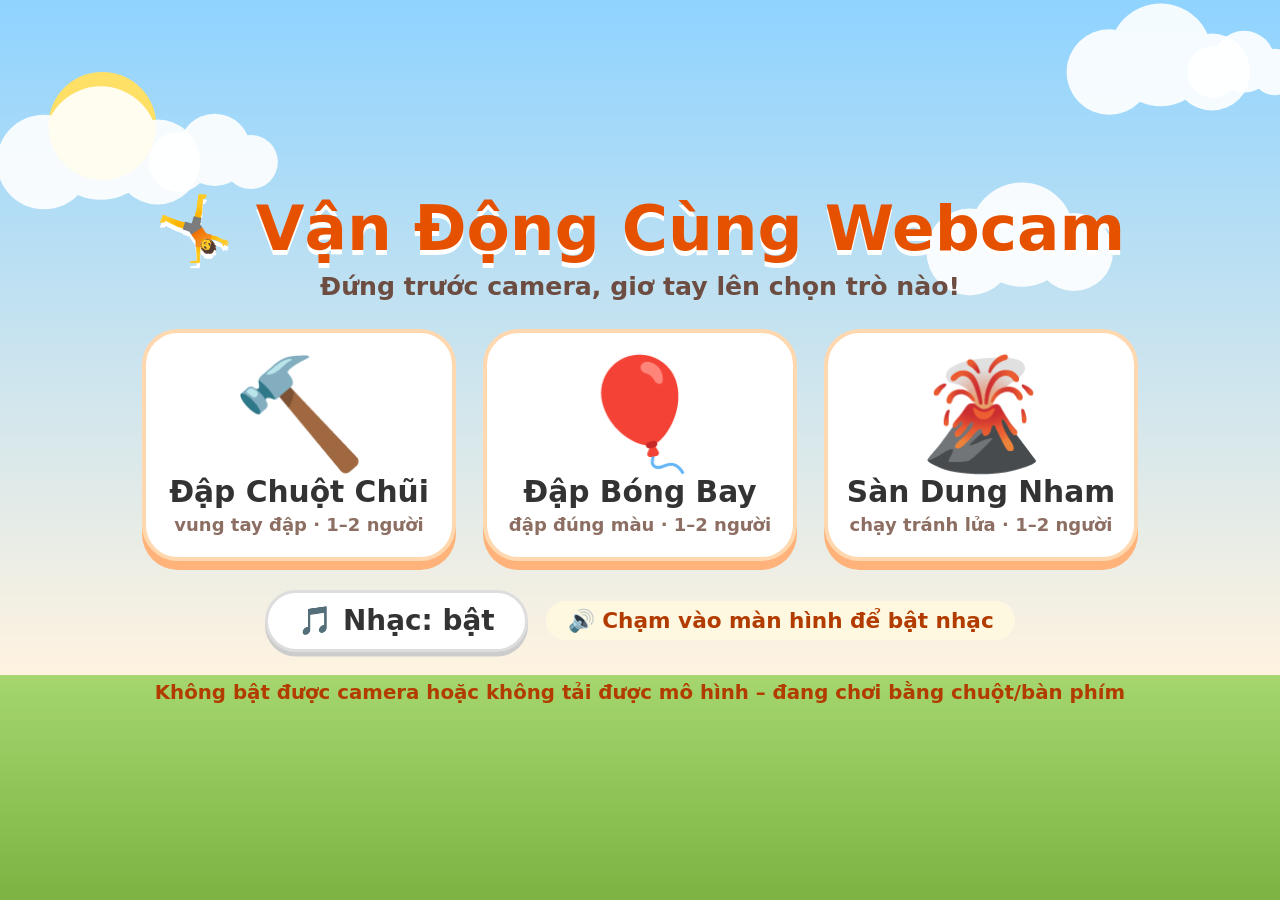
==== webcam/index.html @ 33c9d982 "Chuyển trò webcam sang webcam.vnkid.dev, lõi chung có nhạc và chọn bằng tay - webcam/lib/core.js: lõ" ====
<!DOCTYPE html>
<html lang="vi">
<head>
<meta charset="utf-8">
<meta name="viewport" content="width=device-width,initial-scale=1">
<title>Vận Động Cùng Webcam</title>
<link rel="icon" href="data:image/svg+xml,<svg xmlns=%22http://www.w3.org/2000/svg%22 viewBox=%220 0 100 100%22><text y=%22.9em%22 font-size=%2290%22>🤸</text></svg>">
<link rel="stylesheet" href="lib/core.css">
<style>
  #home{position:fixed;inset:0;display:flex;flex-direction:column;align-items:center;justify-content:center;gap:3.2vh;z-index:5;text-align:center;padding:3vw;box-sizing:border-box}
  #home h1{margin:0;font-size:7vh;color:#e65100;text-shadow:0 .5vh 0 #fff}
  #home h1 small{display:block;font-size:.4em;color:#6d4c41;font-weight:700;margin-top:.6vh;text-shadow:none}
  .games{display:flex;gap:3vh;flex-wrap:wrap;justify-content:center;max-width:95vw}
  .game{display:flex;flex-direction:column;align-items:center;gap:.6vh;width:30vh;padding:3vh 2vh 2.4vh;border-radius:4vh;
    background:#fff;border:.5vh solid #ffd8b0;box-shadow:0 1vh 0 #ffb27a;text-decoration:none;color:#333;
    font-weight:800;font-size:3.3vh;transition:transform .12s,box-shadow .12s}
  .game .em{font-size:12vh;line-height:1}
  .game .sub{font-size:2vh;font-weight:600;color:#8d6e63}
  .game:active{transform:translateY(.6vh)}
  .game.hand-hover{transform:scale(1.08) translateY(-1vh)!important;box-shadow:0 0 0 1vh #ffeb3b,0 1vh 0 #ffb27a!important}
  .tools{display:flex;gap:2vh;align-items:center;flex-wrap:wrap;justify-content:center}
  #tapMusic{font-size:2.4vh;color:#b23c00;font-weight:700;background:#fff8e1;border-radius:999px;padding:.8vh 2.4vh;cursor:pointer;border:0;font-family:inherit}
  .help{font-size:2.3vh;color:#5d4037;font-weight:700;max-width:90vw;line-height:1.5;margin:0;background:rgba(255,255,255,.7);border-radius:2vh;padding:1vh 2.4vh}
  #status{font-size:2.2vh}
</style>
</head>
<body>
<div id="home">
  <h1>🤸 Vận Động Cùng Webcam<small>Đứng trước camera, giơ tay lên chọn trò nào!</small></h1>
  <div class="games">
    <a class="game" href="dap-chuot/"><span class="em">🔨</span>Đập Chuột Chũi<span class="sub">vung tay đập · 1–2 người</span></a>
    <a class="game" href="dap-bong-bay/"><span class="em">🎈</span>Đập Bóng Bay<span class="sub">đập đúng màu · 1–2 người</span></a>
    <a class="game" href="dung-nham/"><span class="em">🌋</span>Sàn Dung Nham<span class="sub">chạy tránh lửa · 1–2 người</span></a>
  </div>
  <div class="tools">
    <button class="btn" id="musicBtn">🎵 Nhạc: bật</button>
    <button id="tapMusic" class="hidden">🔊 Chạm vào màn hình để bật nhạc</button>
  </div>
  <p class="help" id="help">✋ Giơ tay lên — bàn tay hiện trên màn hình. Đưa tay tới trò muốn chơi rồi <b>nắm tay ✊</b> (hoặc giữ yên 2 giây) để chọn.</p>
  <div id="status"></div>
</div>

<script src="lib/core.js"></script>
<script>
const musicOn = () => BGM.mode !== 'off';
function drawMusicBtn() { $('musicBtn').textContent = musicOn() ? '🎵 Nhạc: bật' : '🔇 Nhạc: tắt'; }
$('musicBtn').onclick = () => {
  if (musicOn()) { BGM.setMode('off'); BGM.stop(); }
  else { BGM.setMode('builtin'); BGM.play('home'); }
  drawMusicBtn();
};
$('tapMusic').onclick = () => { audioInit(); BGM.play('home'); };
drawMusicBtn();

// mây trôi + nắng, camera nhỏ ở góc để bé thấy mình
const clouds = [...Array(5)].map((_, k) => ({ x: Math.random(), y: .08 + (k % 3) * .1, s: rand(.6, 1.2), v: rand(.006, .014) }));
bootHome((dt) => {
  const g = ctx.createLinearGradient(0, 0, 0, H);
  g.addColorStop(0, '#8fd3ff'); g.addColorStop(.75, '#fff3e0'); g.addColorStop(.75, '#a5d66f'); g.addColorStop(1, '#7cb342');
  ctx.fillStyle = g; ctx.fillRect(0, 0, W, H);
  ctx.fillStyle = '#ffe066'; ctx.beginPath(); ctx.arc(W * .08, H * .14, H * .06, 0, 7); ctx.fill();
  ctx.fillStyle = 'rgba(255,255,255,.9)';
  for (const c of clouds) {
    c.x += c.v * dt; if (c.x > 1.15) c.x = -.15;
    const cx = c.x * W, cy = c.y * H, r = H * .045 * c.s;
    ctx.beginPath(); ctx.arc(cx, cy, r, 0, 7); ctx.arc(cx + r * 1.2, cy - r * .4, r * 1.2, 0, 7); ctx.arc(cx + r * 2.4, cy, r * .9, 0, 7); ctx.fill();
  }
  if (G.camReady) {
    const w = H * .22;
    drawCam(W - w - H * .02, H - w * .75 - H * .02, w, false, false);
  }
  // nhắc chạm màn hình nếu trình duyệt chưa cho phát nhạc
  $('tapMusic').classList.toggle('hidden', !musicOn() || audioUnlocked());
  $('help').style.display = G.camReady ? '' : 'none';
});
</script>
</body>
</html>
---- webcam/lib/core.css ----
html,body{margin:0;height:100%;overflow:hidden;background:#111;font-family:system-ui,-apple-system,"Segoe UI",Roboto,sans-serif}
canvas#c{display:block;width:100vw;height:100vh}
canvas#hc{position:fixed;inset:0;width:100vw;height:100vh;pointer-events:none;z-index:50}
video{display:none}
.ov{position:fixed;inset:0;display:flex;flex-direction:column;align-items:center;justify-content:center;gap:2.2vh;background:rgba(255,248,235,.95);z-index:5;text-align:center;padding:3vw;box-sizing:border-box}
.hidden{display:none!important}
.ov h1{margin:0;font-size:6.5vh;color:#e65100}
.ov p{margin:0;font-size:2.7vh;color:#3b3b3b;max-width:1000px;line-height:1.45}
.row{display:flex;gap:2vh;flex-wrap:wrap;justify-content:center}
.btn{font-size:3.1vh;padding:1.3vh 3.4vh;border-radius:999px;background:#fff;color:#333;cursor:pointer;box-shadow:0 .5vh 0 #ccc;border:.4vh solid #ddd;font-weight:700;font-family:inherit;text-decoration:none;transition:transform .12s,box-shadow .12s}
.btn.sel{background:#ffcc80;border-color:#ff8a3d}
.btn:active{transform:translateY(.3vh)}
.go{font-size:4.2vh;padding:1.5vh 6vh;background:#ff8a3d;color:#fff;box-shadow:0 .7vh 0 #c95f1c;border:0}
.go:disabled{opacity:.5}
/* nút đang có bàn tay chỉ vào */
.hand-hover{transform:scale(1.08)!important;box-shadow:0 0 0 .7vh #ffeb3b,0 .7vh 0 #c95f1c!important}
#status{font-size:2.4vh;color:#b23c00;min-height:3vh;font-weight:600}
.keys{font-size:1.9vh!important;opacity:.65}
.handhint{font-size:2.3vh!important;color:#6d4c41!important;font-weight:700}
.rank{display:flex;flex-direction:column;gap:1.4vh;font-size:3.8vh;font-weight:800;color:#333}
.rank div{display:flex;align-items:center;gap:2vh;justify-content:center}
.chip{display:inline-block;width:4.2vh;height:4.2vh;border-radius:50%;border:.4vh solid #fff;box-shadow:0 0 0 .2vh #0002}
.lbl{font-size:2.4vh;color:#666;font-weight:700}
.sub{font-size:2.6vh;color:#666;font-weight:600}
.home{position:fixed;top:1.4vh;left:1.4vh;font-size:2.2vh;padding:.8vh 2vh;z-index:6}
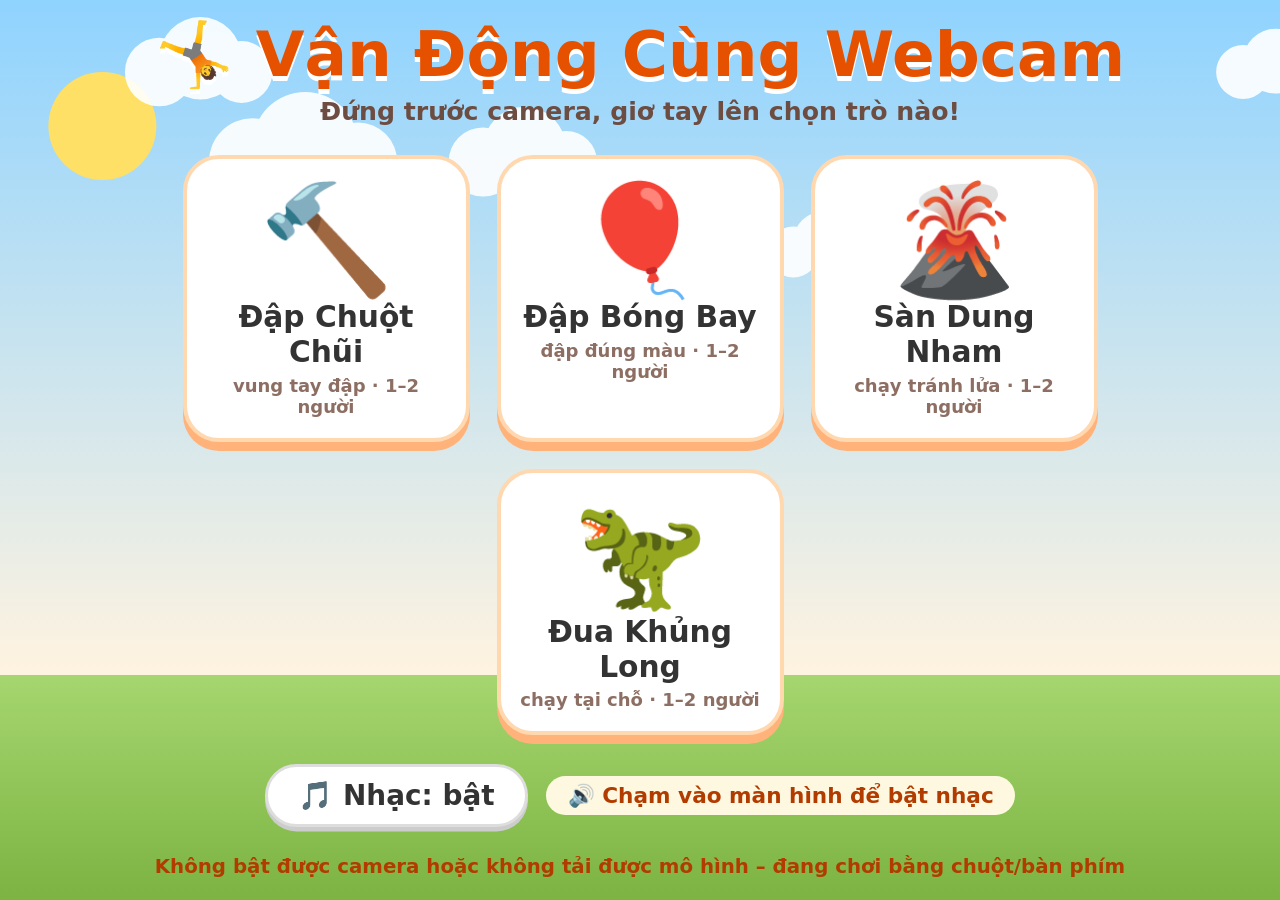
==== commit 373e2c6f: "Thêm trò Đua Khủng Long: chạy tại chỗ để khủng long chạy lên - Mỗi bước nâng gối (nhún người nếu khô" ====
--- a/webcam/index.html
+++ b/webcam/index.html
@@ -11,7 +11,7 @@
   #home h1{margin:0;font-size:7vh;color:#e65100;text-shadow:0 .5vh 0 #fff}
   #home h1 small{display:block;font-size:.4em;color:#6d4c41;font-weight:700;margin-top:.6vh;text-shadow:none}
   .games{display:flex;gap:3vh;flex-wrap:wrap;justify-content:center;max-width:95vw}
-  .game{display:flex;flex-direction:column;align-items:center;gap:.6vh;width:30vh;padding:3vh 2vh 2.4vh;border-radius:4vh;
+  .game{display:flex;flex-direction:column;align-items:center;gap:.6vh;width:27vh;padding:3vh 2vh 2.4vh;border-radius:4vh;
     background:#fff;border:.5vh solid #ffd8b0;box-shadow:0 1vh 0 #ffb27a;text-decoration:none;color:#333;
     font-weight:800;font-size:3.3vh;transition:transform .12s,box-shadow .12s}
   .game .em{font-size:12vh;line-height:1}
@@ -31,6 +31,7 @@
     <a class="game" href="dap-chuot/"><span class="em">🔨</span>Đập Chuột Chũi<span class="sub">vung tay đập · 1–2 người</span></a>
     <a class="game" href="dap-bong-bay/"><span class="em">🎈</span>Đập Bóng Bay<span class="sub">đập đúng màu · 1–2 người</span></a>
     <a class="game" href="dung-nham/"><span class="em">🌋</span>Sàn Dung Nham<span class="sub">chạy tránh lửa · 1–2 người</span></a>
+    <a class="game" href="dua-khung-long/"><span class="em">🦖</span>Đua Khủng Long<span class="sub">chạy tại chỗ · 1–2 người</span></a>
   </div>
   <div class="tools">
     <button class="btn" id="musicBtn">🎵 Nhạc: bật</button>
--- a/webcam/lib/core.css
+++ b/webcam/lib/core.css
@@ -2,7 +2,7 @@
 canvas#c{display:block;width:100vw;height:100vh}
 canvas#hc{position:fixed;inset:0;width:100vw;height:100vh;pointer-events:none;z-index:50}
 video{display:none}
-.ov{position:fixed;inset:0;display:flex;flex-direction:column;align-items:center;justify-content:center;gap:2.2vh;background:rgba(255,248,235,.95);z-index:5;text-align:center;padding:3vw;box-sizing:border-box}
+.ov{position:fixed;inset:0;display:flex;flex-direction:column;align-items:center;justify-content:center;gap:1.6vh;background:rgba(255,248,235,.95);z-index:5;text-align:center;padding:3vw;box-sizing:border-box}
 .hidden{display:none!important}
 .ov h1{margin:0;font-size:6.5vh;color:#e65100}
 .ov p{margin:0;font-size:2.7vh;color:#3b3b3b;max-width:1000px;line-height:1.45}
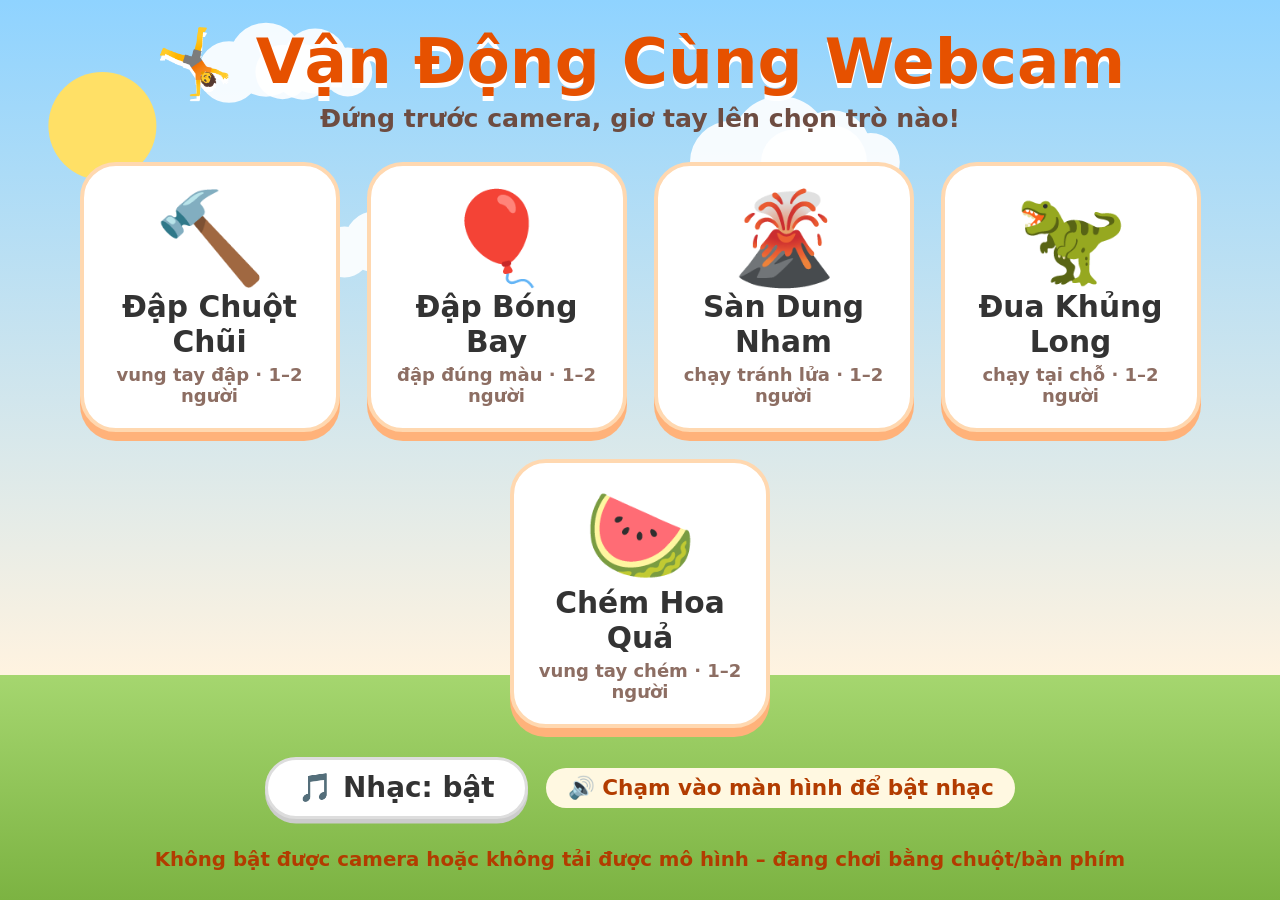
==== commit 7c1ed078: "Thêm trò Chém Hoa Quả: vung tay nhanh để chém trái cây - Trái cây tung lên theo đường vòng; tay chỉ " ====
--- a/webcam/index.html
+++ b/webcam/index.html
@@ -11,10 +11,10 @@
   #home h1{margin:0;font-size:7vh;color:#e65100;text-shadow:0 .5vh 0 #fff}
   #home h1 small{display:block;font-size:.4em;color:#6d4c41;font-weight:700;margin-top:.6vh;text-shadow:none}
   .games{display:flex;gap:3vh;flex-wrap:wrap;justify-content:center;max-width:95vw}
-  .game{display:flex;flex-direction:column;align-items:center;gap:.6vh;width:27vh;padding:3vh 2vh 2.4vh;border-radius:4vh;
+  .game{display:flex;flex-direction:column;align-items:center;gap:.6vh;width:24vh;padding:3vh 2vh 2.4vh;border-radius:4vh;
     background:#fff;border:.5vh solid #ffd8b0;box-shadow:0 1vh 0 #ffb27a;text-decoration:none;color:#333;
     font-weight:800;font-size:3.3vh;transition:transform .12s,box-shadow .12s}
-  .game .em{font-size:12vh;line-height:1}
+  .game .em{font-size:10vh;line-height:1}
   .game .sub{font-size:2vh;font-weight:600;color:#8d6e63}
   .game:active{transform:translateY(.6vh)}
   .game.hand-hover{transform:scale(1.08) translateY(-1vh)!important;box-shadow:0 0 0 1vh #ffeb3b,0 1vh 0 #ffb27a!important}
@@ -32,6 +32,7 @@
     <a class="game" href="dap-bong-bay/"><span class="em">🎈</span>Đập Bóng Bay<span class="sub">đập đúng màu · 1–2 người</span></a>
     <a class="game" href="dung-nham/"><span class="em">🌋</span>Sàn Dung Nham<span class="sub">chạy tránh lửa · 1–2 người</span></a>
     <a class="game" href="dua-khung-long/"><span class="em">🦖</span>Đua Khủng Long<span class="sub">chạy tại chỗ · 1–2 người</span></a>
+    <a class="game" href="chem-hoa-qua/"><span class="em">🍉</span>Chém Hoa Quả<span class="sub">vung tay chém · 1–2 người</span></a>
   </div>
   <div class="tools">
     <button class="btn" id="musicBtn">🎵 Nhạc: bật</button>
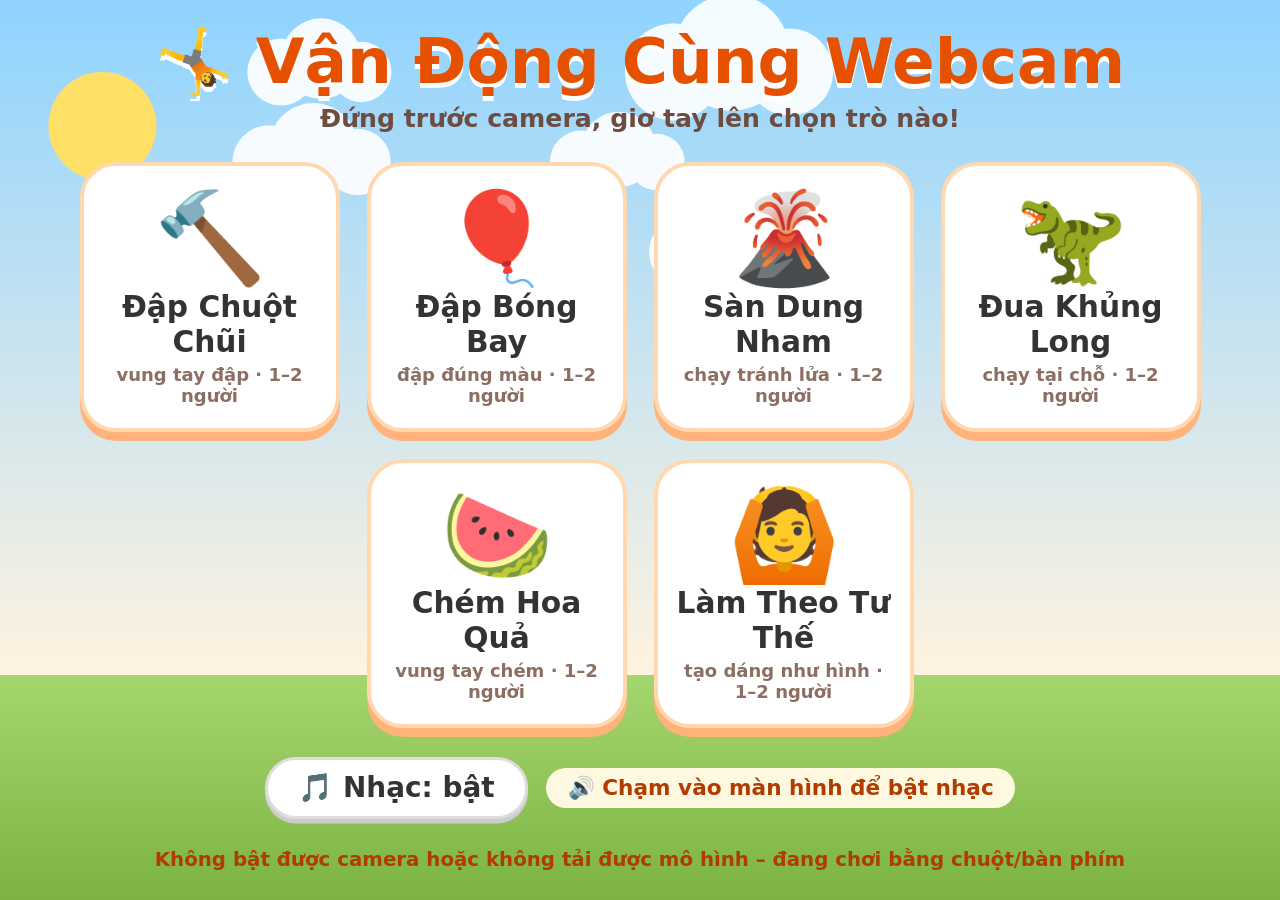
==== commit 69c21b71: "Thêm trò Làm Theo Tư Thế: tạo dáng khớp với hình mẫu - 12 tư thế dễ (chủ yếu bằng tay): xoè tay, giơ" ====
--- a/webcam/index.html
+++ b/webcam/index.html
@@ -33,6 +33,7 @@
     <a class="game" href="dung-nham/"><span class="em">🌋</span>Sàn Dung Nham<span class="sub">chạy tránh lửa · 1–2 người</span></a>
     <a class="game" href="dua-khung-long/"><span class="em">🦖</span>Đua Khủng Long<span class="sub">chạy tại chỗ · 1–2 người</span></a>
     <a class="game" href="chem-hoa-qua/"><span class="em">🍉</span>Chém Hoa Quả<span class="sub">vung tay chém · 1–2 người</span></a>
+    <a class="game" href="tu-the/"><span class="em">🙆</span>Làm Theo Tư Thế<span class="sub">tạo dáng như hình · 1–2 người</span></a>
   </div>
   <div class="tools">
     <button class="btn" id="musicBtn">🎵 Nhạc: bật</button>
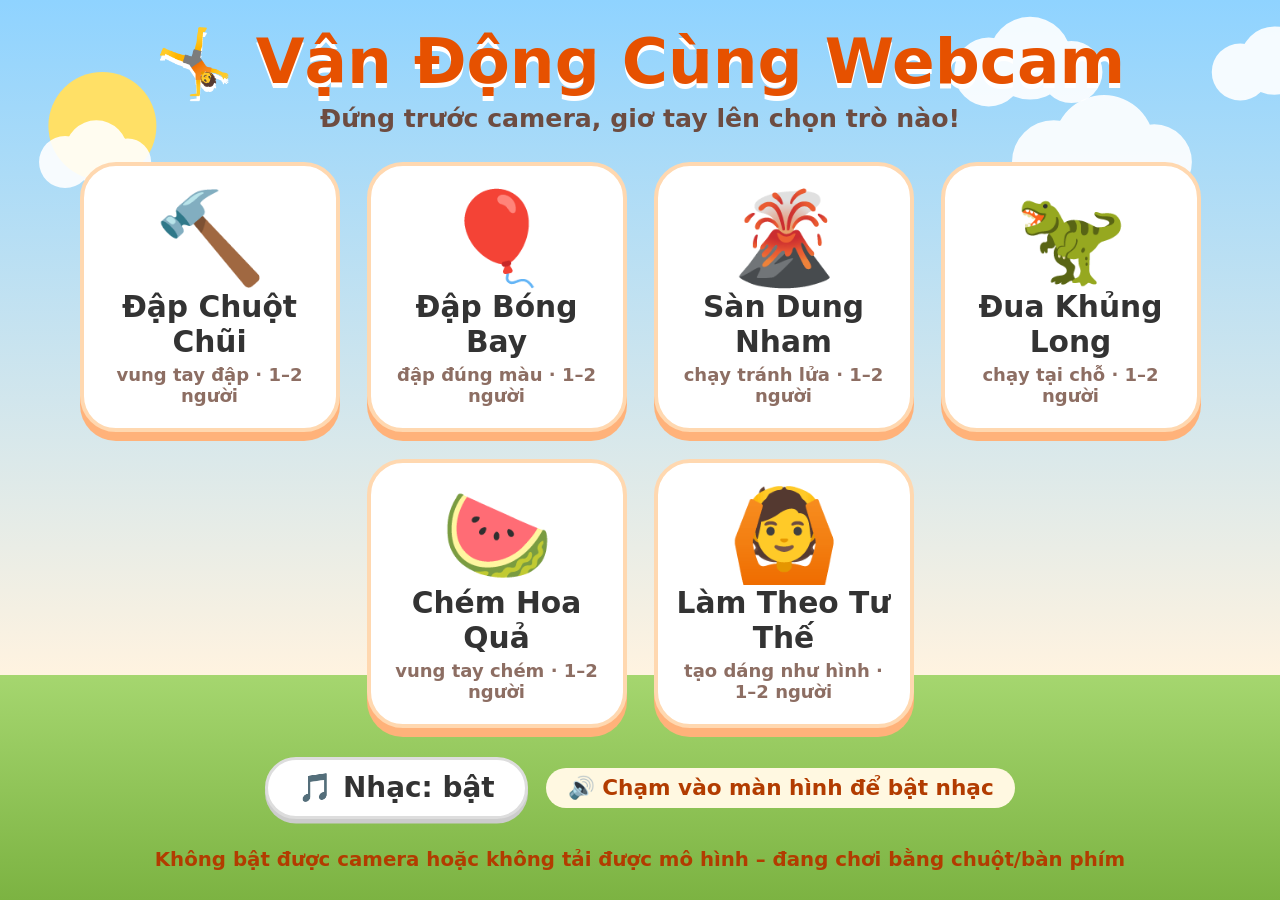
==== commit 12e8a448: "Trò webcam: bỏ cắt khung camera, hiện trọn khung để chơi rộng hơn Trước: xin camera 4:3 (640×480) rồ" ====
--- a/webcam/index.html
+++ b/webcam/index.html
@@ -70,7 +70,7 @@
   }
   if (G.camReady) {
     const w = H * .22;
-    drawCam(W - w - H * .02, H - w * .75 - H * .02, w, false, false);
+    drawCam(W - w - H * .02, H - w / camAspect() - H * .02, w, false, false);
   }
   // nhắc chạm màn hình nếu trình duyệt chưa cho phát nhạc
   $('tapMusic').classList.toggle('hidden', !musicOn() || audioUnlocked());
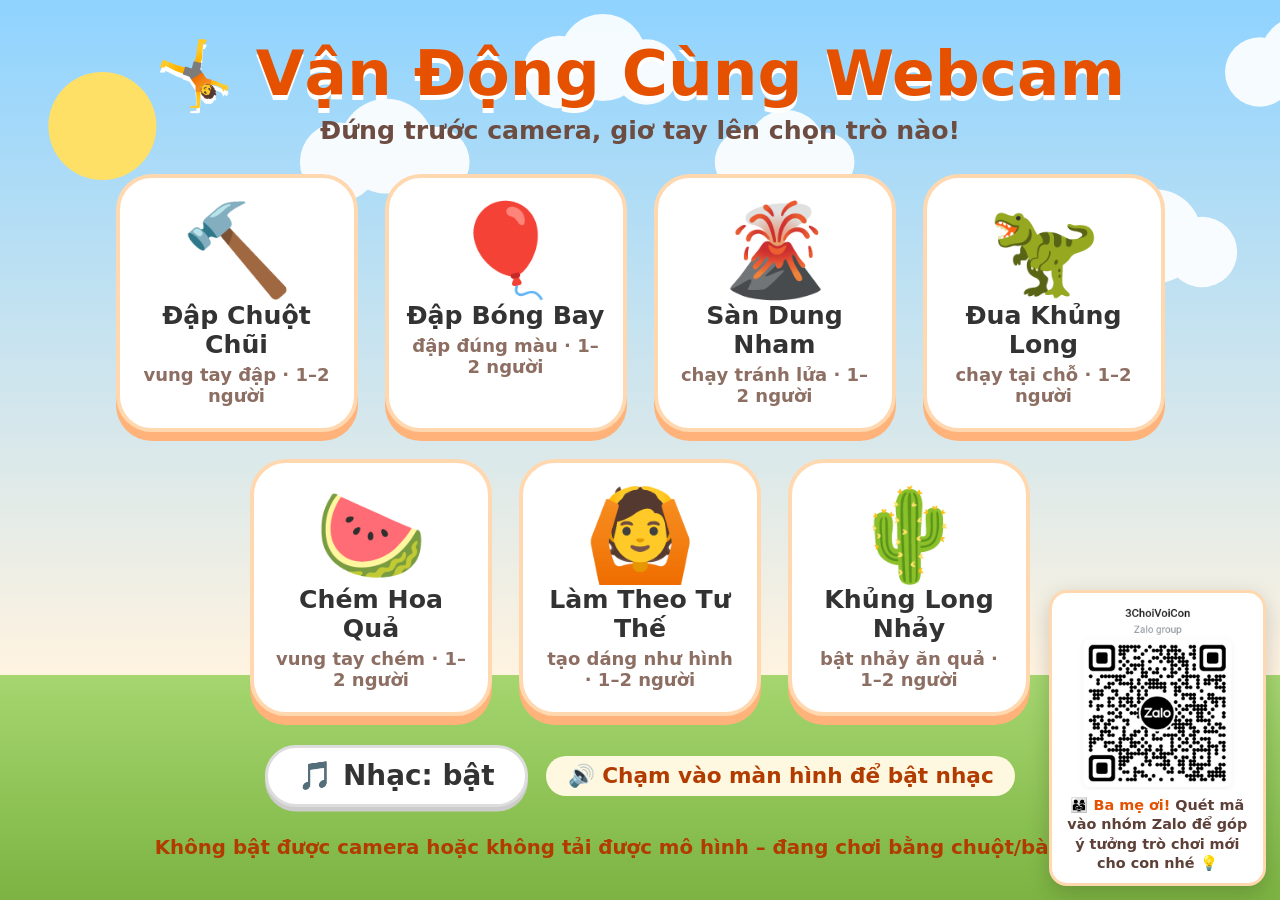
==== commit 33607933: "Thêm trò Khủng Long Nhảy và QR nhóm Zalo cho ba mẹ ở trang chủ Khủng Long Nhảy: - Khủng long tự chạy" ====
--- a/webcam/index.html
+++ b/webcam/index.html
@@ -11,9 +11,9 @@
   #home h1{margin:0;font-size:7vh;color:#e65100;text-shadow:0 .5vh 0 #fff}
   #home h1 small{display:block;font-size:.4em;color:#6d4c41;font-weight:700;margin-top:.6vh;text-shadow:none}
   .games{display:flex;gap:3vh;flex-wrap:wrap;justify-content:center;max-width:95vw}
-  .game{display:flex;flex-direction:column;align-items:center;gap:.6vh;width:24vh;padding:3vh 2vh 2.4vh;border-radius:4vh;
+  .game{display:flex;flex-direction:column;align-items:center;gap:.6vh;width:22vh;padding:3vh 2vh 2.4vh;border-radius:4vh;
     background:#fff;border:.5vh solid #ffd8b0;box-shadow:0 1vh 0 #ffb27a;text-decoration:none;color:#333;
-    font-weight:800;font-size:3.3vh;transition:transform .12s,box-shadow .12s}
+    font-weight:800;font-size:2.8vh;transition:transform .12s,box-shadow .12s}
   .game .em{font-size:10vh;line-height:1}
   .game .sub{font-size:2vh;font-weight:600;color:#8d6e63}
   .game:active{transform:translateY(.6vh)}
@@ -22,6 +22,12 @@
   #tapMusic{font-size:2.4vh;color:#b23c00;font-weight:700;background:#fff8e1;border-radius:999px;padding:.8vh 2.4vh;cursor:pointer;border:0;font-family:inherit}
   .help{font-size:2.3vh;color:#5d4037;font-weight:700;max-width:90vw;line-height:1.5;margin:0;background:rgba(255,255,255,.7);border-radius:2vh;padding:1vh 2.4vh}
   #status{font-size:2.2vh}
+  /* QR nhóm Zalo cho bố mẹ — góc dưới phải */
+  #qr{position:fixed;right:1.6vh;bottom:1.6vh;z-index:6;width:21vh;background:#fff;border-radius:2vh;
+    padding:1.2vh 1.2vh 1vh;box-shadow:0 .8vh 2.4vh rgba(0,0,0,.18);text-align:center;border:.4vh solid #ffd8b0}
+  #qr img{display:block;width:100%;height:auto}
+  #qr p{margin:.6vh 0 0;font-size:1.6vh;line-height:1.35;color:#5d4037;font-weight:700}
+  #qr b{color:#e65100}
 </style>
 </head>
 <body>
@@ -34,6 +40,7 @@
     <a class="game" href="dua-khung-long/"><span class="em">🦖</span>Đua Khủng Long<span class="sub">chạy tại chỗ · 1–2 người</span></a>
     <a class="game" href="chem-hoa-qua/"><span class="em">🍉</span>Chém Hoa Quả<span class="sub">vung tay chém · 1–2 người</span></a>
     <a class="game" href="tu-the/"><span class="em">🙆</span>Làm Theo Tư Thế<span class="sub">tạo dáng như hình · 1–2 người</span></a>
+    <a class="game" href="khung-long-nhay/"><span class="em">🌵</span>Khủng Long Nhảy<span class="sub">bật nhảy ăn quả · 1–2 người</span></a>
   </div>
   <div class="tools">
     <button class="btn" id="musicBtn">🎵 Nhạc: bật</button>
@@ -42,6 +49,11 @@
   <p class="help" id="help">✋ Giơ tay lên — bàn tay hiện trên màn hình. Đưa tay tới trò muốn chơi rồi <b>nắm tay ✊</b> (hoặc giữ yên 2 giây) để chọn.</p>
   <div id="status"></div>
 </div>
+
+<aside id="qr">
+  <img src="img/zalo-qr.png" alt="Mã QR nhóm Zalo 3ChoiVoiCon">
+  <p>👨‍👩‍👧 <b>Ba mẹ ơi!</b> Quét mã vào nhóm Zalo để góp ý tưởng trò chơi mới cho con nhé 💡</p>
+</aside>
 
 <script src="lib/core.js"></script>
 <script>
@@ -70,7 +82,7 @@
   }
   if (G.camReady) {
     const w = H * .22;
-    drawCam(W - w - H * .02, H - w / camAspect() - H * .02, w, false, false);
+    drawCam(H * .02, H - w / camAspect() - H * .02, w, false, false);   // góc dưới trái (góc phải để QR)
   }
   // nhắc chạm màn hình nếu trình duyệt chưa cho phát nhạc
   $('tapMusic').classList.toggle('hidden', !musicOn() || audioUnlocked());
